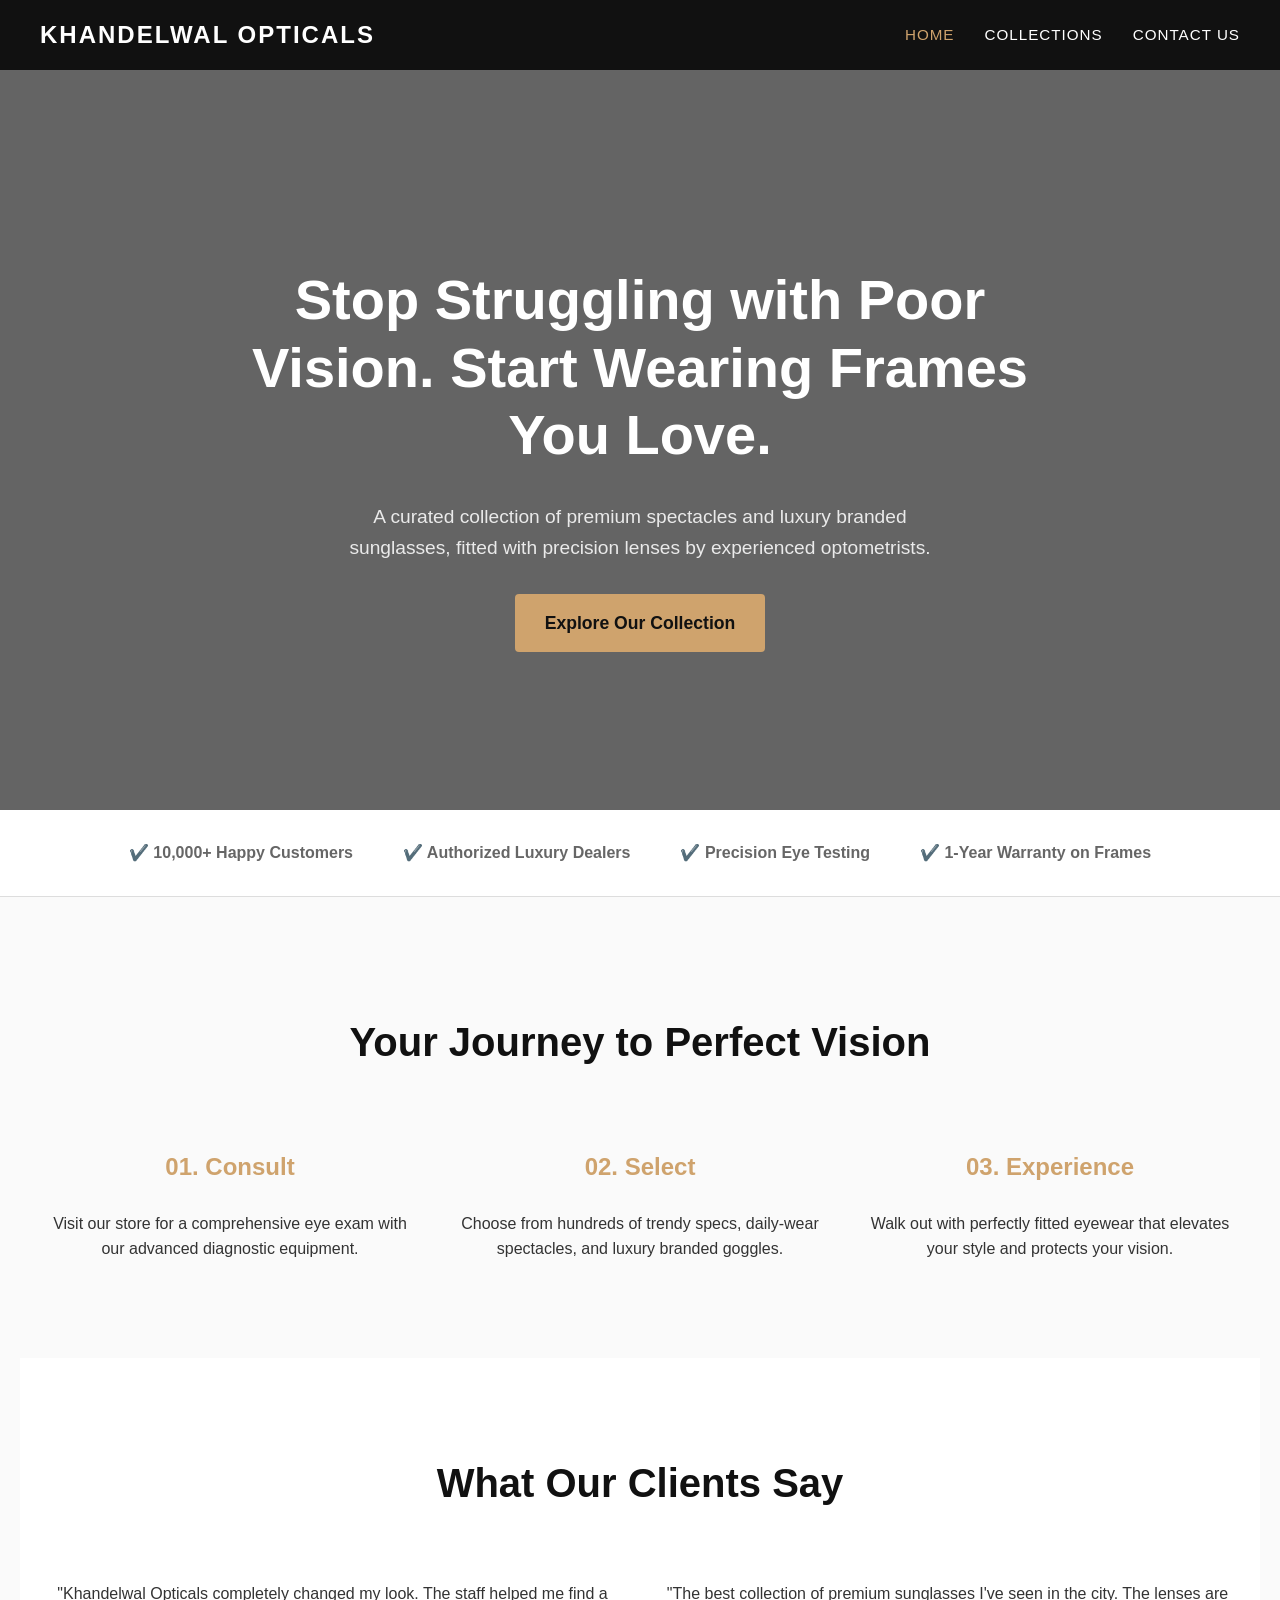
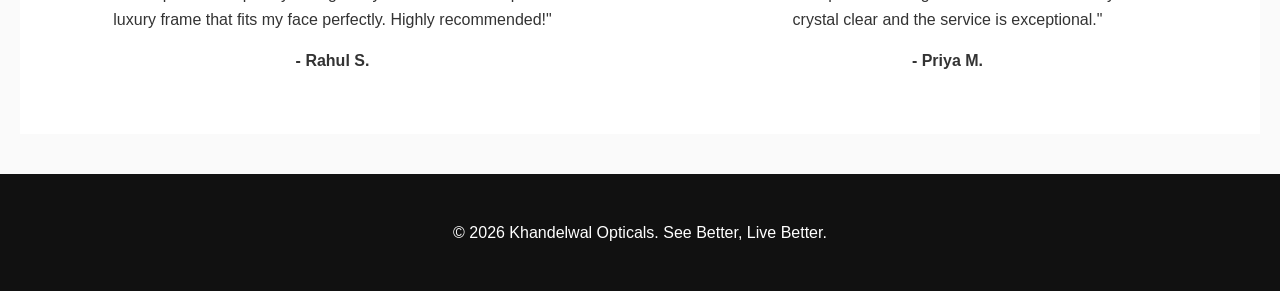
==== index.html @ e786f81f "Add files via upload" ====
<!DOCTYPE html>
<html lang="en">
<head>
    <meta charset="UTF-8">
    <meta name="viewport" content="width=device-width, initial-scale=1.0">
    <title>Khandelwal Opticals | Premium Eyewear in India</title>
    <link rel="stylesheet" href="style.css">
</head>
<body>

    <header>
        <nav class="navbar">
            <div class="logo">Khandelwal Opticals</div>
            <ul class="nav-links">
                <li><a href="index.html" class="active">Home</a></li>
                <li><a href="collections.html">Collections</a></li>
                <li><a href="contact.html">Contact Us</a></li>
            </ul>
        </nav>
    </header>

    <!-- Hero Section (1st Viewport) -->
    <div class="hero">
        <!-- Hooking Statement (Formula 6: Stop Pain. Start Desired Outcome) -->
        <h1>Stop Struggling with Poor Vision. Start Wearing Frames You Love.</h1>
        <!-- Supporting Statement (What is offered + Credibility) -->
        <p>A curated collection of premium spectacles and luxury branded sunglasses, fitted with precision lenses by experienced optometrists.</p>
        <!-- No-Commitment CTA -->
        <a href="collections.html" class="cta-btn">Explore Our Collection</a>
    </div>

    <!-- Trust Bar -->
    <div class="trust-bar">
        <span>✔️ 10,000+ Happy Customers</span>
        <span>✔️ Authorized Luxury Dealers</span>
        <span>✔️ Precision Eye Testing</span>
        <span>✔️ 1-Year Warranty on Frames</span>
    </div>

    <!-- How It Works Section -->
    <section class="section-container">
        <h2 class="section-title">Your Journey to Perfect Vision</h2>
        <div class="process-grid">
            <div class="process-step">
                <h3>01. Consult</h3>
                <p>Visit our store for a comprehensive eye exam with our advanced diagnostic equipment.</p>
            </div>
            <div class="process-step">
                <h3>02. Select</h3>
                <p>Choose from hundreds of trendy specs, daily-wear spectacles, and luxury branded goggles.</p>
            </div>
            <div class="process-step">
                <h3>03. Experience</h3>
                <p>Walk out with perfectly fitted eyewear that elevates your style and protects your vision.</p>
            </div>
        </div>
    </section>

    <!-- Social Proof (Testimonials) -->
    <section class="section-container" style="background: #fff; padding-top: 60px; padding-bottom: 60px;">
        <h2 class="section-title">What Our Clients Say</h2>
        <div class="process-grid">
            <div class="process-step">
                <p>"Khandelwal Opticals completely changed my look. The staff helped me find a luxury frame that fits my face perfectly. Highly recommended!"</p>
                <strong>- Rahul S.</strong>
            </div>
            <div class="process-step">
                <p>"The best collection of premium sunglasses I've seen in the city. The lenses are crystal clear and the service is exceptional."</p>
                <strong>- Priya M.</strong>
            </div>
        </div>
    </section>

    <footer>
        <p>&copy; 2026 Khandelwal Opticals. See Better, Live Better.</p>
    </footer>

</body>
</html>
---- style.css ----
/* style.css */
:root {
    --primary-color: #111111;
    --accent-color: #cfa36d; /* Luxury Gold/Beige */
    --text-color: #333333;
    --bg-light: #fafafa;
}

body {
    margin: 0;
    font-family: 'Helvetica Neue', Helvetica, Arial, sans-serif;
    color: var(--text-color);
    line-height: 1.6;
    background-color: var(--bg-light);
}

/* Navigation */
header {
    background-color: var(--primary-color);
    color: #ffffff;
    padding: 1rem 0;
    position: sticky;
    top: 0;
    z-index: 100;
}

.navbar {
    display: flex;
    justify-content: space-between;
    align-items: center;
    max-width: 1200px;
    margin: 0 auto;
    padding: 0 20px;
}

.logo {
    font-size: 1.5rem;
    font-weight: bold;
    letter-spacing: 2px;
    text-transform: uppercase;
}

.nav-links {
    list-style: none;
    display: flex;
    gap: 30px;
    margin: 0;
    padding: 0;
}

.nav-links a {
    color: #ffffff;
    text-decoration: none;
    font-size: 0.95rem;
    text-transform: uppercase;
    letter-spacing: 1px;
    transition: color 0.3s;
}

.nav-links a:hover, .nav-links a.active {
    color: var(--accent-color);
}

/* Hero Section (Optimized for Landing Page) */
.hero {
    display: flex;
    flex-direction: column;
    justify-content: center;
    align-items: center;
    text-align: center;
    padding: 100px 20px;
    background: linear-gradient(rgba(0,0,0,0.6), rgba(0,0,0,0.6)), url('https://via.placeholder.com/1920x800?text=Premium+Eyewear+Background') center/cover;
    color: white;
    min-height: 60vh;
}

.hero h1 {
    font-size: 3.5rem;
    max-width: 800px;
    margin-bottom: 15px;
    line-height: 1.2;
}

.hero p {
    font-size: 1.2rem;
    max-width: 600px;
    margin-bottom: 30px;
    color: #eaeaea;
}

/* Call To Action Buttons */
.cta-btn {
    display: inline-block;
    background-color: var(--accent-color);
    color: var(--primary-color);
    padding: 15px 30px;
    font-size: 1.1rem;
    font-weight: bold;
    text-decoration: none;
    border-radius: 4px;
    transition: background 0.3s;
}

.cta-btn:hover {
    background-color: #b88d55;
}

/* Trust Bar */
.trust-bar {
    background-color: #ffffff;
    padding: 30px 20px;
    display: flex;
    justify-content: center;
    gap: 50px;
    border-bottom: 1px solid #ddd;
    flex-wrap: wrap;
    text-align: center;
    font-weight: bold;
    color: #666;
}

/* Generic Section Layout */
.section-container {
    max-width: 1200px;
    margin: 0 auto;
    padding: 80px 20px;
}

.section-title {
    text-align: center;
    font-size: 2.5rem;
    margin-bottom: 50px;
    color: var(--primary-color);
}

/* How It Works (Landing Page Element) */
.process-grid {
    display: grid;
    grid-template-columns: repeat(auto-fit, minmax(250px, 1fr));
    gap: 30px;
    text-align: center;
}

.process-step h3 {
    color: var(--accent-color);
    font-size: 1.5rem;
}

/* Collections / Products Showcase */
.collection-category {
    margin-bottom: 60px;
}

.collection-category h2 {
    border-bottom: 2px solid var(--accent-color);
    display: inline-block;
    padding-bottom: 10px;
    margin-bottom: 30px;
}

.product-grid {
    display: grid;
    grid-template-columns: repeat(auto-fit, minmax(280px, 1fr));
    gap: 30px;
}

.product-card {
    background: #ffffff;
    padding: 20px;
    text-align: center;
    border: 1px solid #eee;
    transition: transform 0.3s, box-shadow 0.3s;
}

.product-card:hover {
    transform: translateY(-5px);
    box-shadow: 0 10px 20px rgba(0,0,0,0.05);
}

.product-img {
    background-color: #f4f4f4;
    height: 250px;
    margin-bottom: 15px;
    display: flex;
    align-items: center;
    justify-content: center;
    color: #aaa;
    font-style: italic;
}

/* Contact Section */
.contact-grid {
    display: grid;
    grid-template-columns: 1fr 1fr;
    gap: 50px;
}

.contact-info-box {
    background: #fff;
    padding: 40px;
    border-top: 4px solid var(--accent-color);
    box-shadow: 0 5px 15px rgba(0,0,0,0.05);
}

.contact-form input, .contact-form textarea {
    width: 100%;
    padding: 15px;
    margin-bottom: 20px;
    border: 1px solid #ccc;
    border-radius: 4px;
    font-family: inherit;
}

.contact-form button {
    width: 100%;
    border: none;
    cursor: pointer;
}

/* Footer */
footer {
    background-color: var(--primary-color);
    color: #fff;
    text-align: center;
    padding: 30px 20px;
    margin-top: 40px;
}
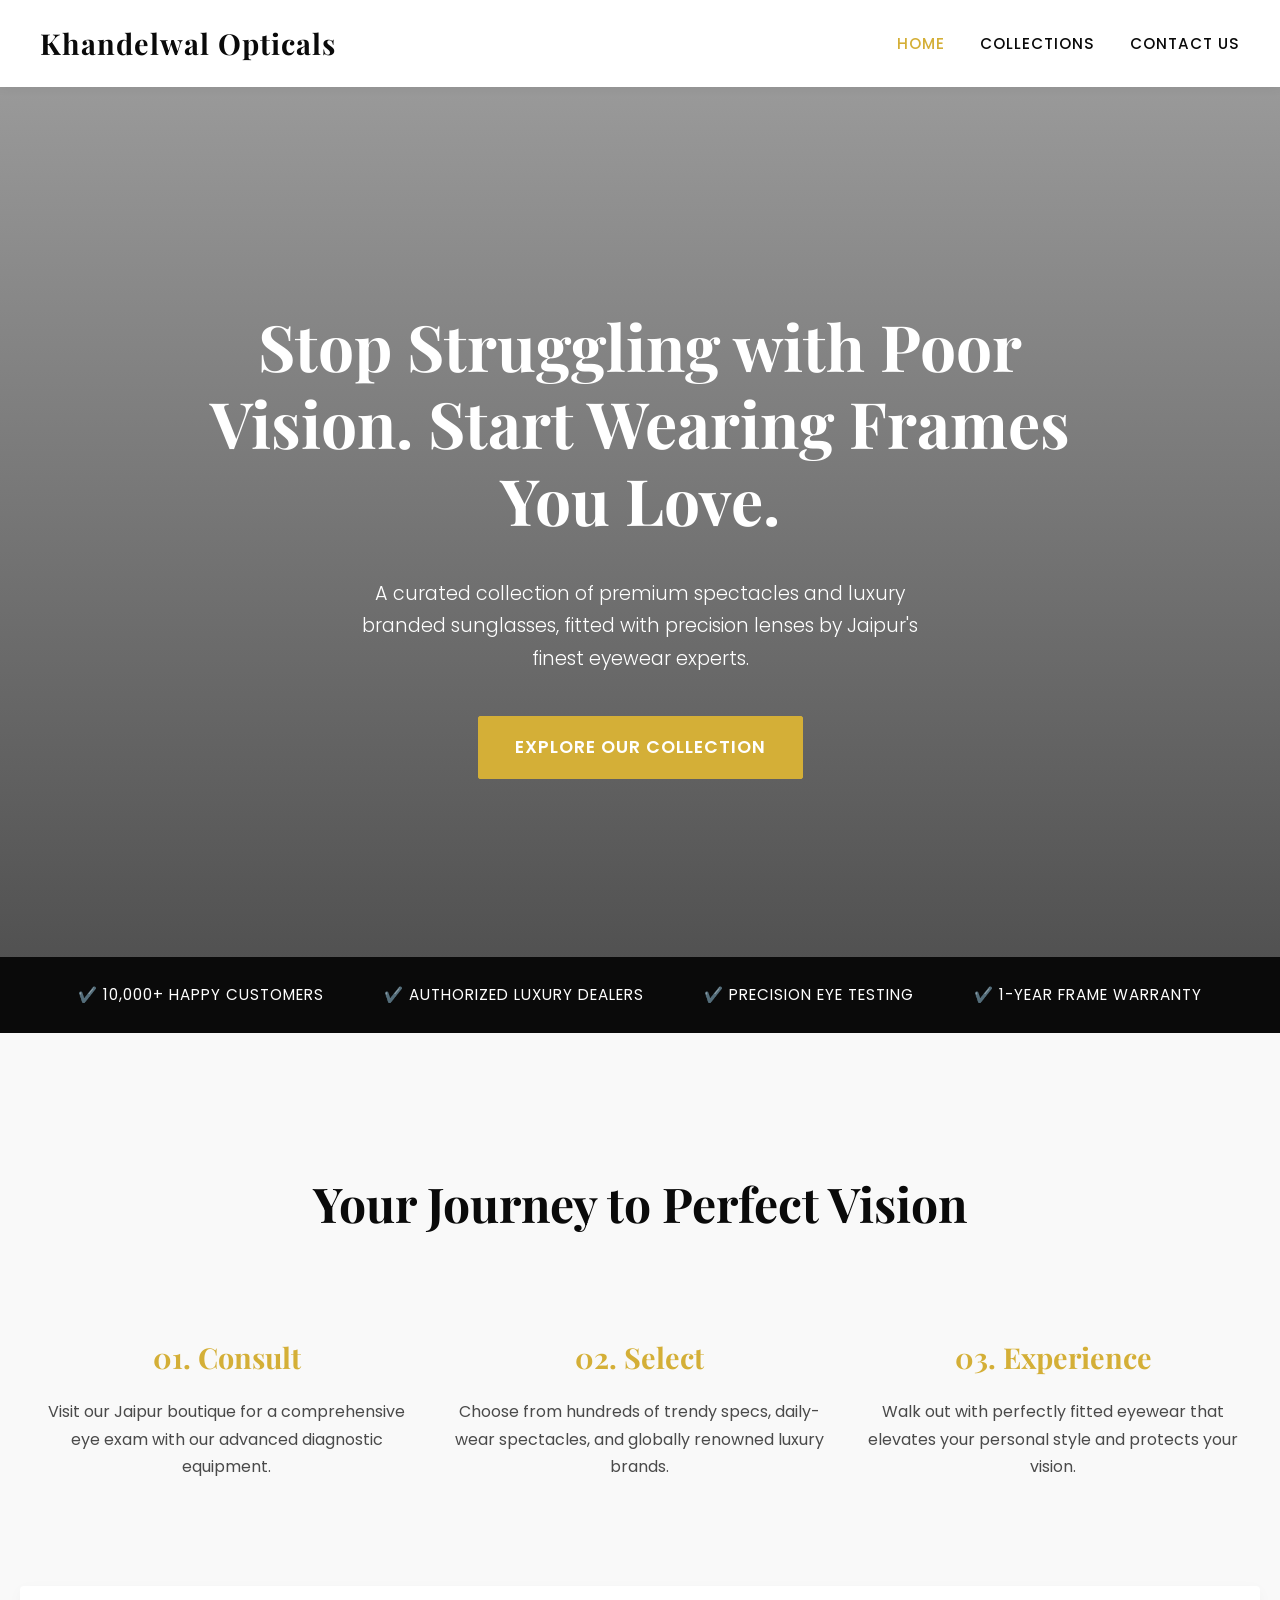
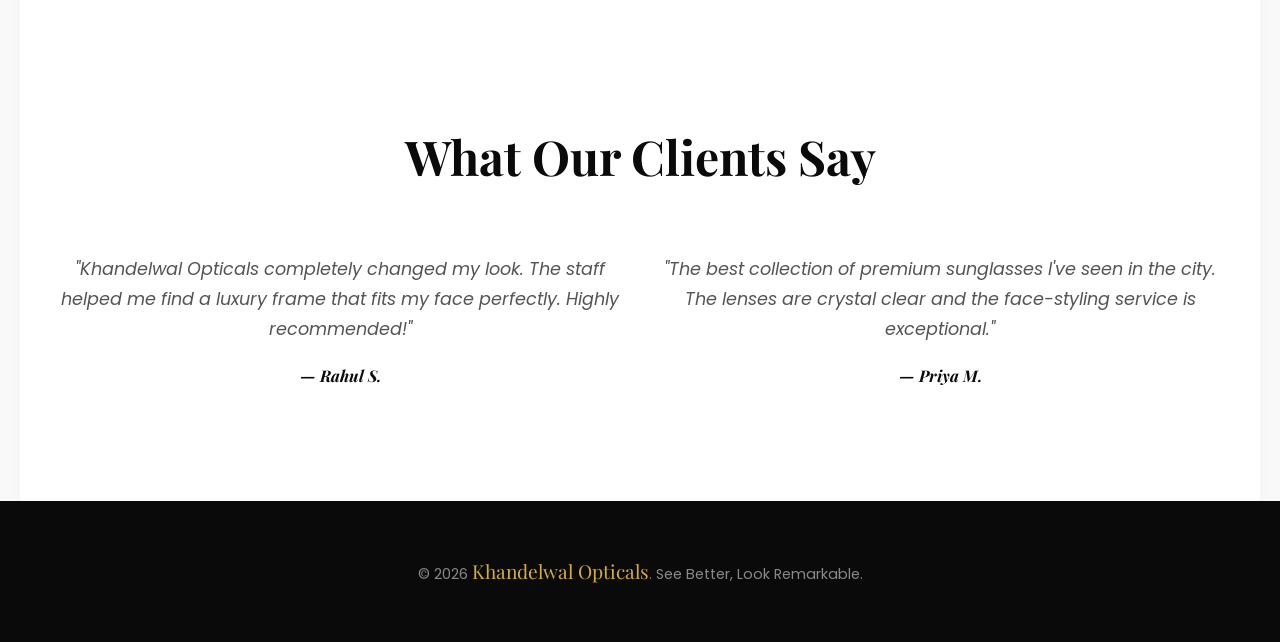
==== commit 24d463df: "Add files via upload" ====
--- a/index.html
+++ b/index.html
@@ -3,7 +3,7 @@
 <head>
     <meta charset="UTF-8">
     <meta name="viewport" content="width=device-width, initial-scale=1.0">
-    <title>Khandelwal Opticals | Premium Eyewear in India</title>
+    <title>Khandelwal Opticals | Premium Eyewear in Jaipur</title>
     <link rel="stylesheet" href="style.css">
 </head>
 <body>
@@ -19,13 +19,10 @@
         </nav>
     </header>
 
-    <!-- Hero Section (1st Viewport) -->
+    <!-- Hero Section (Background image is handled in your new style.css) -->
     <div class="hero">
-        <!-- Hooking Statement (Formula 6: Stop Pain. Start Desired Outcome) -->
         <h1>Stop Struggling with Poor Vision. Start Wearing Frames You Love.</h1>
-        <!-- Supporting Statement (What is offered + Credibility) -->
-        <p>A curated collection of premium spectacles and luxury branded sunglasses, fitted with precision lenses by experienced optometrists.</p>
-        <!-- No-Commitment CTA -->
+        <p>A curated collection of premium spectacles and luxury branded sunglasses, fitted with precision lenses by Jaipur's finest eyewear experts.</p>
         <a href="collections.html" class="cta-btn">Explore Our Collection</a>
     </div>
 
@@ -34,45 +31,45 @@
         <span>✔️ 10,000+ Happy Customers</span>
         <span>✔️ Authorized Luxury Dealers</span>
         <span>✔️ Precision Eye Testing</span>
-        <span>✔️ 1-Year Warranty on Frames</span>
+        <span>✔️ 1-Year Frame Warranty</span>
     </div>
 
     <!-- How It Works Section -->
     <section class="section-container">
         <h2 class="section-title">Your Journey to Perfect Vision</h2>
-        <div class="process-grid">
-            <div class="process-step">
-                <h3>01. Consult</h3>
-                <p>Visit our store for a comprehensive eye exam with our advanced diagnostic equipment.</p>
+        <div style="display: grid; grid-template-columns: repeat(auto-fit, minmax(250px, 1fr)); gap: 40px; text-align: center;">
+            <div>
+                <h3 style="color: var(--accent-color); font-size: 1.8rem; margin-bottom: 10px;">01. Consult</h3>
+                <p>Visit our Jaipur boutique for a comprehensive eye exam with our advanced diagnostic equipment.</p>
             </div>
-            <div class="process-step">
-                <h3>02. Select</h3>
-                <p>Choose from hundreds of trendy specs, daily-wear spectacles, and luxury branded goggles.</p>
+            <div>
+                <h3 style="color: var(--accent-color); font-size: 1.8rem; margin-bottom: 10px;">02. Select</h3>
+                <p>Choose from hundreds of trendy specs, daily-wear spectacles, and globally renowned luxury brands.</p>
             </div>
-            <div class="process-step">
-                <h3>03. Experience</h3>
-                <p>Walk out with perfectly fitted eyewear that elevates your style and protects your vision.</p>
+            <div>
+                <h3 style="color: var(--accent-color); font-size: 1.8rem; margin-bottom: 10px;">03. Experience</h3>
+                <p>Walk out with perfectly fitted eyewear that elevates your personal style and protects your vision.</p>
             </div>
         </div>
     </section>
 
     <!-- Social Proof (Testimonials) -->
-    <section class="section-container" style="background: #fff; padding-top: 60px; padding-bottom: 60px;">
-        <h2 class="section-title">What Our Clients Say</h2>
-        <div class="process-grid">
-            <div class="process-step">
-                <p>"Khandelwal Opticals completely changed my look. The staff helped me find a luxury frame that fits my face perfectly. Highly recommended!"</p>
-                <strong>- Rahul S.</strong>
+    <section class="section-container" style="background-color: var(--white); border-radius: 4px; box-shadow: 0 4px 15px rgba(0,0,0,0.03);">
+        <h2 class="section-title" style="margin-bottom: 40px;">What Our Clients Say</h2>
+        <div style="display: grid; grid-template-columns: repeat(auto-fit, minmax(300px, 1fr)); gap: 40px; padding: 0 20px;">
+            <div style="text-align: center; font-style: italic;">
+                <p style="font-size: 1.1rem; color: #555;">"Khandelwal Opticals completely changed my look. The staff helped me find a luxury frame that fits my face perfectly. Highly recommended!"</p>
+                <h4 style="color: var(--primary-color); font-family: 'Playfair Display', serif; margin-top: 15px;">— Rahul S.</h4>
             </div>
-            <div class="process-step">
-                <p>"The best collection of premium sunglasses I've seen in the city. The lenses are crystal clear and the service is exceptional."</p>
-                <strong>- Priya M.</strong>
+            <div style="text-align: center; font-style: italic;">
+                <p style="font-size: 1.1rem; color: #555;">"The best collection of premium sunglasses I've seen in the city. The lenses are crystal clear and the face-styling service is exceptional."</p>
+                <h4 style="color: var(--primary-color); font-family: 'Playfair Display', serif; margin-top: 15px;">— Priya M.</h4>
             </div>
         </div>
     </section>
 
     <footer>
-        <p>&copy; 2026 Khandelwal Opticals. See Better, Live Better.</p>
+        <p>&copy; 2026 <span>Khandelwal Opticals</span>. See Better, Look Remarkable.</p>
     </footer>
 
 </body>
--- a/style.css
+++ b/style.css
@@ -1,27 +1,35 @@
-/* style.css */
+/* style.css - Premium Luxury Theme */
+@import url('https://fonts.googleapis.com/css2?family=Playfair+Display:wght@400;600;700&family=Poppins:wght@300;400;500;600&display=swap');
+
 :root {
-    --primary-color: #111111;
-    --accent-color: #cfa36d; /* Luxury Gold/Beige */
-    --text-color: #333333;
-    --bg-light: #fafafa;
+    --primary-color: #0a0a0a;
+    --accent-color: #d4af37; /* Luxury Metallic Gold */
+    --text-color: #4a4a4a;
+    --bg-light: #f9f9f9;
+    --white: #ffffff;
 }
 
 body {
     margin: 0;
-    font-family: 'Helvetica Neue', Helvetica, Arial, sans-serif;
+    font-family: 'Poppins', sans-serif;
     color: var(--text-color);
-    line-height: 1.6;
+    line-height: 1.7;
     background-color: var(--bg-light);
+}
+
+h1, h2, h3, .logo {
+    font-family: 'Playfair Display', serif;
+    color: var(--primary-color);
 }
 
 /* Navigation */
 header {
-    background-color: var(--primary-color);
-    color: #ffffff;
-    padding: 1rem 0;
+    background-color: var(--white);
+    padding: 1.2rem 0;
     position: sticky;
     top: 0;
     z-index: 100;
+    box-shadow: 0 2px 10px rgba(0,0,0,0.05);
 }
 
 .navbar {
@@ -34,24 +42,23 @@
 }
 
 .logo {
-    font-size: 1.5rem;
-    font-weight: bold;
-    letter-spacing: 2px;
-    text-transform: uppercase;
+    font-size: 1.8rem;
+    font-weight: 700;
+    letter-spacing: 1px;
 }
 
 .nav-links {
     list-style: none;
     display: flex;
-    gap: 30px;
+    gap: 35px;
     margin: 0;
-    padding: 0;
 }
 
 .nav-links a {
-    color: #ffffff;
+    color: var(--primary-color);
     text-decoration: none;
     font-size: 0.95rem;
+    font-weight: 500;
     text-transform: uppercase;
     letter-spacing: 1px;
     transition: color 0.3s;
@@ -61,167 +68,137 @@
     color: var(--accent-color);
 }
 
-/* Hero Section (Optimized for Landing Page) */
+/* Hero Section with Beautiful Background Image */
 .hero {
     display: flex;
     flex-direction: column;
     justify-content: center;
     align-items: center;
     text-align: center;
-    padding: 100px 20px;
-    background: linear-gradient(rgba(0,0,0,0.6), rgba(0,0,0,0.6)), url('https://via.placeholder.com/1920x800?text=Premium+Eyewear+Background') center/cover;
-    color: white;
-    min-height: 60vh;
+    padding: 120px 20px;
+    /* Using a real, high-quality eyewear image from Unsplash */
+    background: linear-gradient(rgba(10, 10, 10, 0.4), rgba(10, 10, 10, 0.7)), url('https://images.unsplash.com/photo-1511499767150-a48a237f0083?auto=format&fit=crop&w=1920&q=80') center/cover no-repeat;
+    color: var(--white);
+    min-height: 70vh;
 }
 
 .hero h1 {
-    font-size: 3.5rem;
-    max-width: 800px;
-    margin-bottom: 15px;
+    font-size: 4rem;
+    max-width: 900px;
+    margin-bottom: 20px;
+    color: var(--white);
     line-height: 1.2;
 }
 
 .hero p {
     font-size: 1.2rem;
     max-width: 600px;
-    margin-bottom: 30px;
-    color: #eaeaea;
-}
-
-/* Call To Action Buttons */
+    margin-bottom: 40px;
+    font-weight: 300;
+}
+
+/* Call To Action Button */
 .cta-btn {
     display: inline-block;
     background-color: var(--accent-color);
-    color: var(--primary-color);
-    padding: 15px 30px;
+    color: var(--white);
+    padding: 16px 36px;
     font-size: 1.1rem;
-    font-weight: bold;
+    font-weight: 600;
+    text-transform: uppercase;
+    letter-spacing: 1px;
     text-decoration: none;
-    border-radius: 4px;
-    transition: background 0.3s;
+    border-radius: 2px;
+    transition: all 0.3s ease;
+    border: 1px solid var(--accent-color);
 }
 
 .cta-btn:hover {
-    background-color: #b88d55;
+    background-color: transparent;
+    color: var(--accent-color);
 }
 
 /* Trust Bar */
 .trust-bar {
-    background-color: #ffffff;
-    padding: 30px 20px;
+    background-color: var(--primary-color);
+    padding: 25px 20px;
     display: flex;
     justify-content: center;
-    gap: 50px;
-    border-bottom: 1px solid #ddd;
+    gap: 60px;
     flex-wrap: wrap;
     text-align: center;
-    font-weight: bold;
-    color: #666;
+    color: var(--white);
+    font-size: 0.95rem;
+    letter-spacing: 1px;
+    text-transform: uppercase;
 }
 
 /* Generic Section Layout */
 .section-container {
     max-width: 1200px;
     margin: 0 auto;
-    padding: 80px 20px;
+    padding: 90px 20px;
 }
 
 .section-title {
     text-align: center;
-    font-size: 2.5rem;
-    margin-bottom: 50px;
-    color: var(--primary-color);
-}
-
-/* How It Works (Landing Page Element) */
-.process-grid {
-    display: grid;
-    grid-template-columns: repeat(auto-fit, minmax(250px, 1fr));
-    gap: 30px;
-    text-align: center;
-}
-
-.process-step h3 {
-    color: var(--accent-color);
-    font-size: 1.5rem;
-}
-
-/* Collections / Products Showcase */
-.collection-category {
+    font-size: 3rem;
     margin-bottom: 60px;
 }
 
-.collection-category h2 {
-    border-bottom: 2px solid var(--accent-color);
-    display: inline-block;
-    padding-bottom: 10px;
-    margin-bottom: 30px;
-}
-
+/* Product Grid with Images */
 .product-grid {
     display: grid;
-    grid-template-columns: repeat(auto-fit, minmax(280px, 1fr));
-    gap: 30px;
+    grid-template-columns: repeat(auto-fit, minmax(320px, 1fr));
+    gap: 40px;
 }
 
 .product-card {
-    background: #ffffff;
-    padding: 20px;
-    text-align: center;
-    border: 1px solid #eee;
-    transition: transform 0.3s, box-shadow 0.3s;
+    background: var(--white);
+    text-align: center;
+    transition: transform 0.4s ease, box-shadow 0.4s ease;
+    overflow: hidden;
+    border-radius: 4px;
+    box-shadow: 0 4px 15px rgba(0,0,0,0.03);
 }
 
 .product-card:hover {
-    transform: translateY(-5px);
-    box-shadow: 0 10px 20px rgba(0,0,0,0.05);
+    transform: translateY(-10px);
+    box-shadow: 0 15px 30px rgba(0,0,0,0.1);
 }
 
 .product-img {
-    background-color: #f4f4f4;
-    height: 250px;
-    margin-bottom: 15px;
-    display: flex;
-    align-items: center;
-    justify-content: center;
-    color: #aaa;
-    font-style: italic;
-}
-
-/* Contact Section */
-.contact-grid {
-    display: grid;
-    grid-template-columns: 1fr 1fr;
-    gap: 50px;
-}
-
-.contact-info-box {
-    background: #fff;
-    padding: 40px;
-    border-top: 4px solid var(--accent-color);
-    box-shadow: 0 5px 15px rgba(0,0,0,0.05);
-}
-
-.contact-form input, .contact-form textarea {
     width: 100%;
-    padding: 15px;
-    margin-bottom: 20px;
-    border: 1px solid #ccc;
-    border-radius: 4px;
-    font-family: inherit;
-}
-
-.contact-form button {
-    width: 100%;
-    border: none;
-    cursor: pointer;
+    height: 350px;
+    object-fit: cover;
+    display: block;
+}
+
+.product-info {
+    padding: 25px 20px;
+}
+
+.product-info h3 {
+    margin: 0 0 10px 0;
+    font-size: 1.5rem;
+}
+
+.product-info p {
+    margin: 0;
+    font-size: 0.95rem;
+    color: #777;
 }
 
 /* Footer */
 footer {
     background-color: var(--primary-color);
-    color: #fff;
-    text-align: center;
-    padding: 30px 20px;
-    margin-top: 40px;
+    color: #888;
+    text-align: center;
+    padding: 40px 20px;
+    font-size: 0.9rem;
+}
+footer span {
+    color: var(--accent-color);
+    font-family: 'Playfair Display', serif;
+    font-size: 1.2rem;
 }
